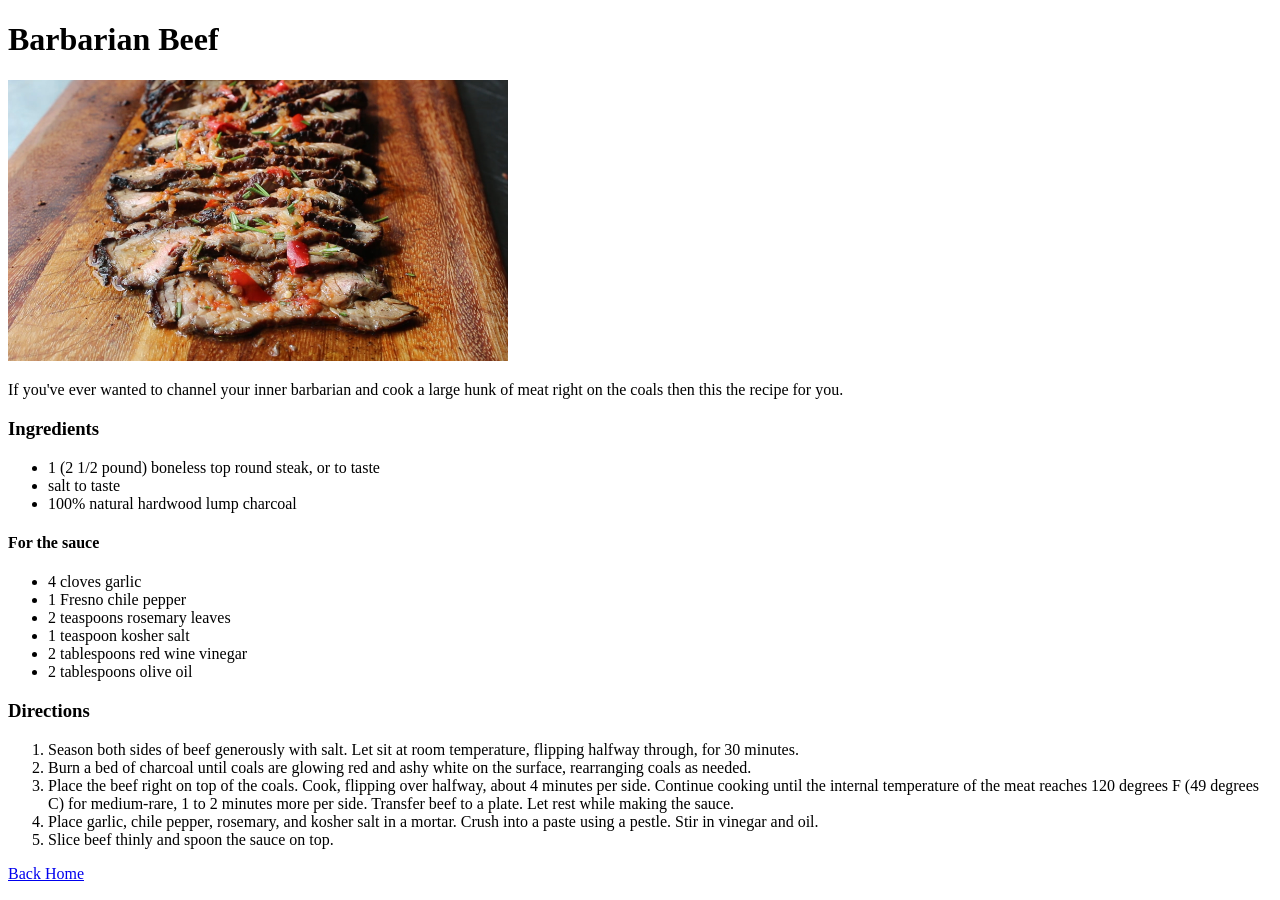
==== recipes/beef.html @ 62f997d4 "deleted lasagna.html, added 3 more recipes with their images" ====
<!DOCTYPE html>
<html lang="en">
<head>
    <meta charset="UTF-8">
    <meta http-equiv="X-UA-Compatible" content="IE=edge">
    <meta name="viewport" content="width=device-width, initial-scale=1.0">
    <title>Document</title>
</head>
<body>
    <h1>Barbarian Beef</h1>
    <img src="../images/beef.jpg" alt="Picture of Barbarian Beef" width="500">
    <p>If you've ever wanted to channel your inner barbarian and cook a large hunk of meat right on the coals then this the recipe for you.</p>
    <h3>Ingredients</h3>
    <ul>
        <li>1 (2 1/2 pound) boneless top round steak, or to taste</li>
        <li>salt to taste</li>
        <li>100% natural hardwood lump charcoal</li>
    </ul>
    <h4>For the sauce</h4>
    <ul>
        <li>4 cloves garlic</li>
        <li>1 Fresno chile pepper</li>
        <li>2 teaspoons rosemary leaves</li>
        <li>1 teaspoon kosher salt</li>
        <li>2 tablespoons red wine vinegar</li>
        <li>2 tablespoons olive oil</li>
    </ul>
    <h3>Directions</h3>
    <ol>
        <li>Season both sides of beef generously with salt. Let sit at room temperature, flipping halfway through, for 30 minutes.</li>
        <li>Burn a bed of charcoal until coals are glowing red and ashy white on the surface, rearranging coals as needed.</li>
        <li>Place the beef right on top of the coals. Cook, flipping over halfway, about 4 minutes per side. Continue cooking until the internal temperature of the meat reaches 120 degrees F (49 degrees C) for medium-rare, 1 to 2 minutes more per side. Transfer beef to a plate. Let rest while making the sauce.</li>
        <li>Place garlic, chile pepper, rosemary, and kosher salt in a mortar. Crush into a paste using a pestle. Stir in vinegar and oil.</li>
        <li>Slice beef thinly and spoon the sauce on top.</li>
    </ol>
    <a href="../index.html">Back Home</a>
</body>
</html>
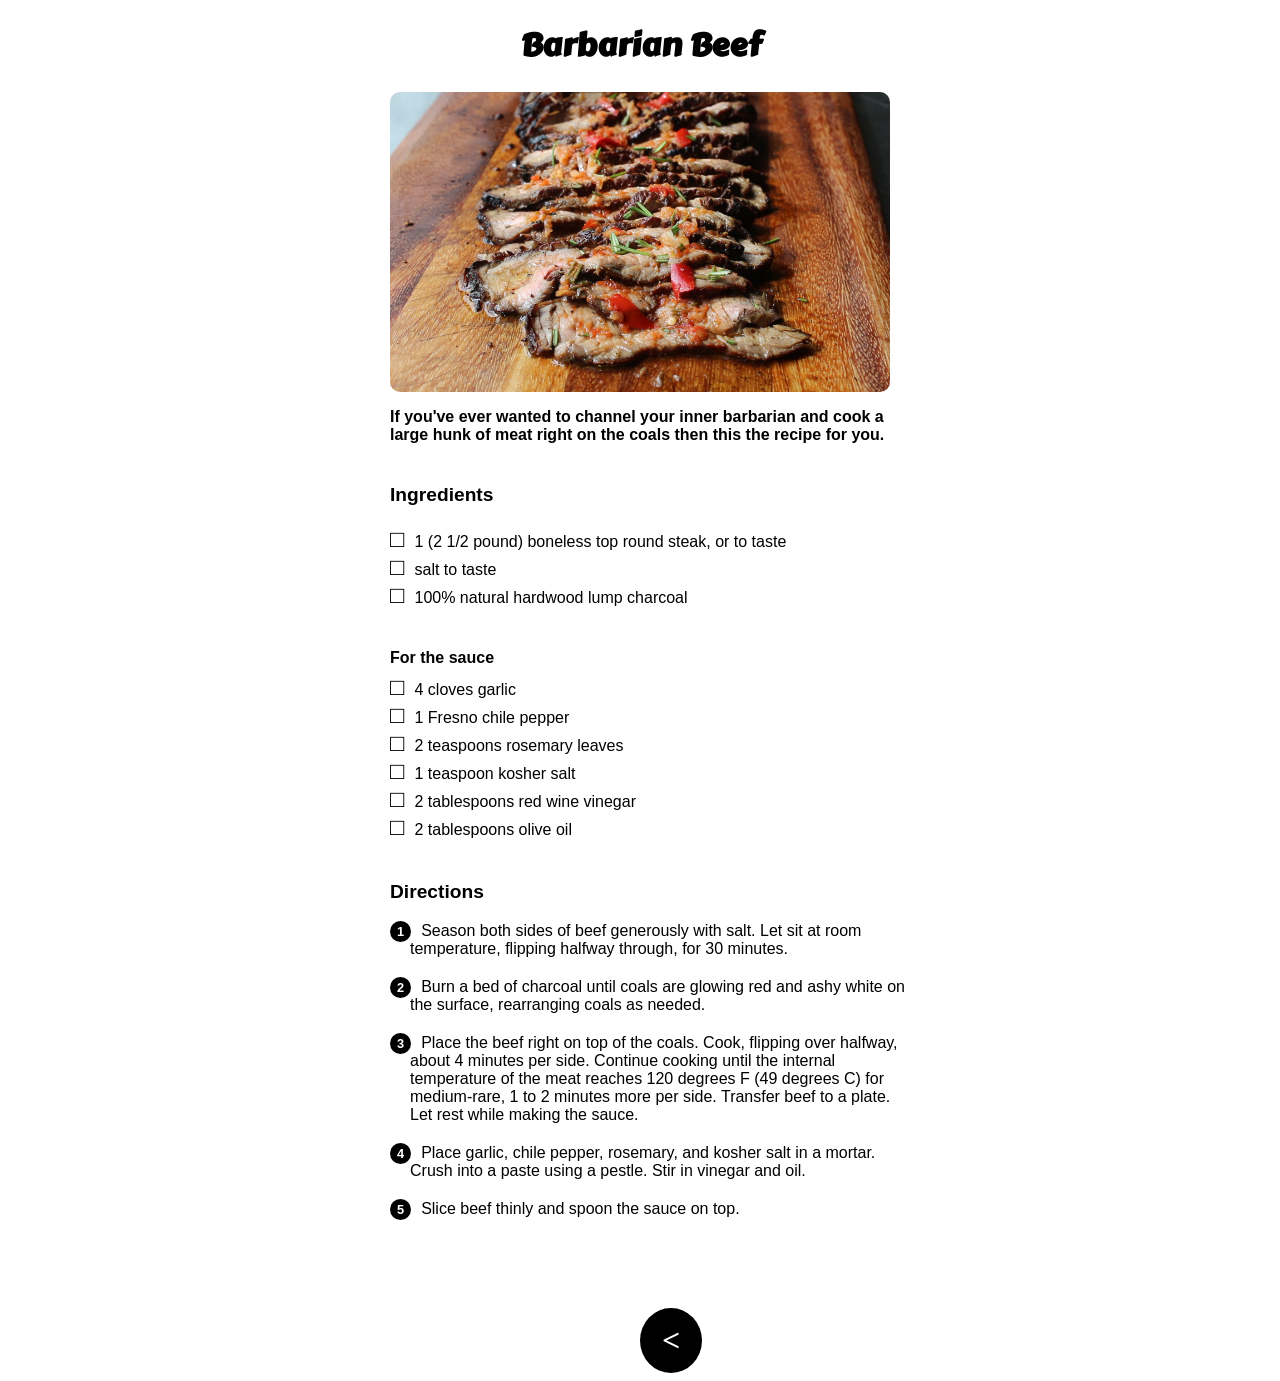
==== commit 0627ce8c: "Added styles.css, modified pages to use css. Modified homepage image" ====
--- a/recipes/beef.html
+++ b/recipes/beef.html
@@ -1,23 +1,32 @@
 <!DOCTYPE html>
 <html lang="en">
 <head>
+    <link rel="preconnect" href="https://fonts.googleapis.com">
+    <link rel="preconnect" href="https://fonts.gstatic.com" crossorigin>
+    <link href="https://fonts.googleapis.com/css2?family=Carter+One&display=swap" rel="stylesheet">
+
+    <link rel="stylesheet" href="../styles.css">
     <meta charset="UTF-8">
     <meta http-equiv="X-UA-Compatible" content="IE=edge">
     <meta name="viewport" content="width=device-width, initial-scale=1.0">
     <title>Document</title>
 </head>
 <body>
-    <h1>Barbarian Beef</h1>
-    <img src="../images/beef.jpg" alt="Picture of Barbarian Beef" width="500">
-    <p>If you've ever wanted to channel your inner barbarian and cook a large hunk of meat right on the coals then this the recipe for you.</p>
+    <h1 class="recipes_title">Barbarian Beef</h1>
+    <img src="../images/beef.jpg" alt="Picture of Barbarian Beef" class="center_img recipes_img">
+    <p class="intro">If you've ever wanted to channel your inner barbarian and cook a large hunk of meat right on the coals then this the recipe for you.</p>
+    
     <h3>Ingredients</h3>
-    <ul>
+
+    <ul class="ingredients">
         <li>1 (2 1/2 pound) boneless top round steak, or to taste</li>
         <li>salt to taste</li>
         <li>100% natural hardwood lump charcoal</li>
     </ul>
+    
     <h4>For the sauce</h4>
-    <ul>
+
+    <ul class="ingredients">
         <li>4 cloves garlic</li>
         <li>1 Fresno chile pepper</li>
         <li>2 teaspoons rosemary leaves</li>
@@ -25,14 +34,16 @@
         <li>2 tablespoons red wine vinegar</li>
         <li>2 tablespoons olive oil</li>
     </ul>
+
     <h3>Directions</h3>
-    <ol>
+    
+    <ol class="directions">
         <li>Season both sides of beef generously with salt. Let sit at room temperature, flipping halfway through, for 30 minutes.</li>
         <li>Burn a bed of charcoal until coals are glowing red and ashy white on the surface, rearranging coals as needed.</li>
         <li>Place the beef right on top of the coals. Cook, flipping over halfway, about 4 minutes per side. Continue cooking until the internal temperature of the meat reaches 120 degrees F (49 degrees C) for medium-rare, 1 to 2 minutes more per side. Transfer beef to a plate. Let rest while making the sauce.</li>
         <li>Place garlic, chile pepper, rosemary, and kosher salt in a mortar. Crush into a paste using a pestle. Stir in vinegar and oil.</li>
         <li>Slice beef thinly and spoon the sauce on top.</li>
     </ol>
-    <a href="../index.html">Back Home</a>
+    <a href="../index.html" class="back_button"><</a>
 </body>
 </html>
--- a/styles.css
+++ b/styles.css
@@ -0,0 +1,122 @@
+.center_img {
+    display: block;
+    margin-left: auto;
+    margin-right: auto;
+    width: 500px;
+    height: auto;
+}
+
+.recipes_img {
+    border-radius: 10px;
+    height: 300px;
+    object-fit:cover
+}
+
+.presentation {
+    font-family: 'Carter One', cursive;
+    font-size: 1.5rem;
+    text-align: center;
+}
+
+.index_list {
+    border-left: 5px solid black;
+    background-color: #f1f1f1;
+    list-style-type: none;
+    padding: 10px 20px;
+    width: 400px;
+    margin-left: auto;
+    margin-right: auto;
+}
+
+.index_list li {
+    margin: 5px;
+    font-family: Helvetica, sans-serif;
+    font-weight: 700;
+    color: black;
+  }
+
+li a {
+    color: black;
+}
+
+.recipes_title {
+    font-family: 'Carter One', cursive;
+    font-size: 2rem;
+    text-align: center;
+}
+
+.intro {
+    font-family: Helvetica, sans-serif;
+    font-weight: 700;
+    width: 500px;
+    margin-left: auto;
+    margin-right: auto;
+    margin-bottom: 40px;
+}
+
+h3,
+h4 {
+    width: 500px;
+    margin-left: auto;
+    margin-right: auto;
+    font-size: 1.2rem;
+    font-weight: 900;
+    font-family: Helvetica, sans-serif;
+}
+
+h4 {
+    font-size: 1rem;
+    margin-bottom: -10px;
+}
+
+.ingredients,
+.directions {
+    font-family: Helvetica, sans-serif;
+    margin-left: auto;
+    margin-right: auto;
+    margin-bottom: 40px;
+    list-style-type: none;
+    width: 500px;
+}
+
+.ingredients li::before {
+    content: "□";
+    margin-right: 10px;
+    margin-left: -20px;
+    color: black;
+    font-weight: bold;
+    font-size: 1.5rem;
+    border-radius: 1px;
+}
+
+.directions li {
+    counter-increment: step-counter;
+    margin-bottom: 20px;
+}
+
+.directions li::before {
+    content: counter(step-counter);
+    margin-right: 10px;
+    margin-left: -20px;
+    background-color: black;
+    font-size: 80%;
+    color: white;
+    font-weight: bold;
+    padding: 3px 7px;
+    border-radius: 50%;
+}
+
+.back_button {
+    font-size: 2rem;
+    font-weight: 900;
+    color: white;
+    background-color: black;
+    padding: 14px 22px;
+    text-align: center;
+    text-decoration: none;
+    display: inline-block;
+    border-radius: 50%;
+    position: relative;
+    left: 50%;
+    margin-top: 50px;
+}
